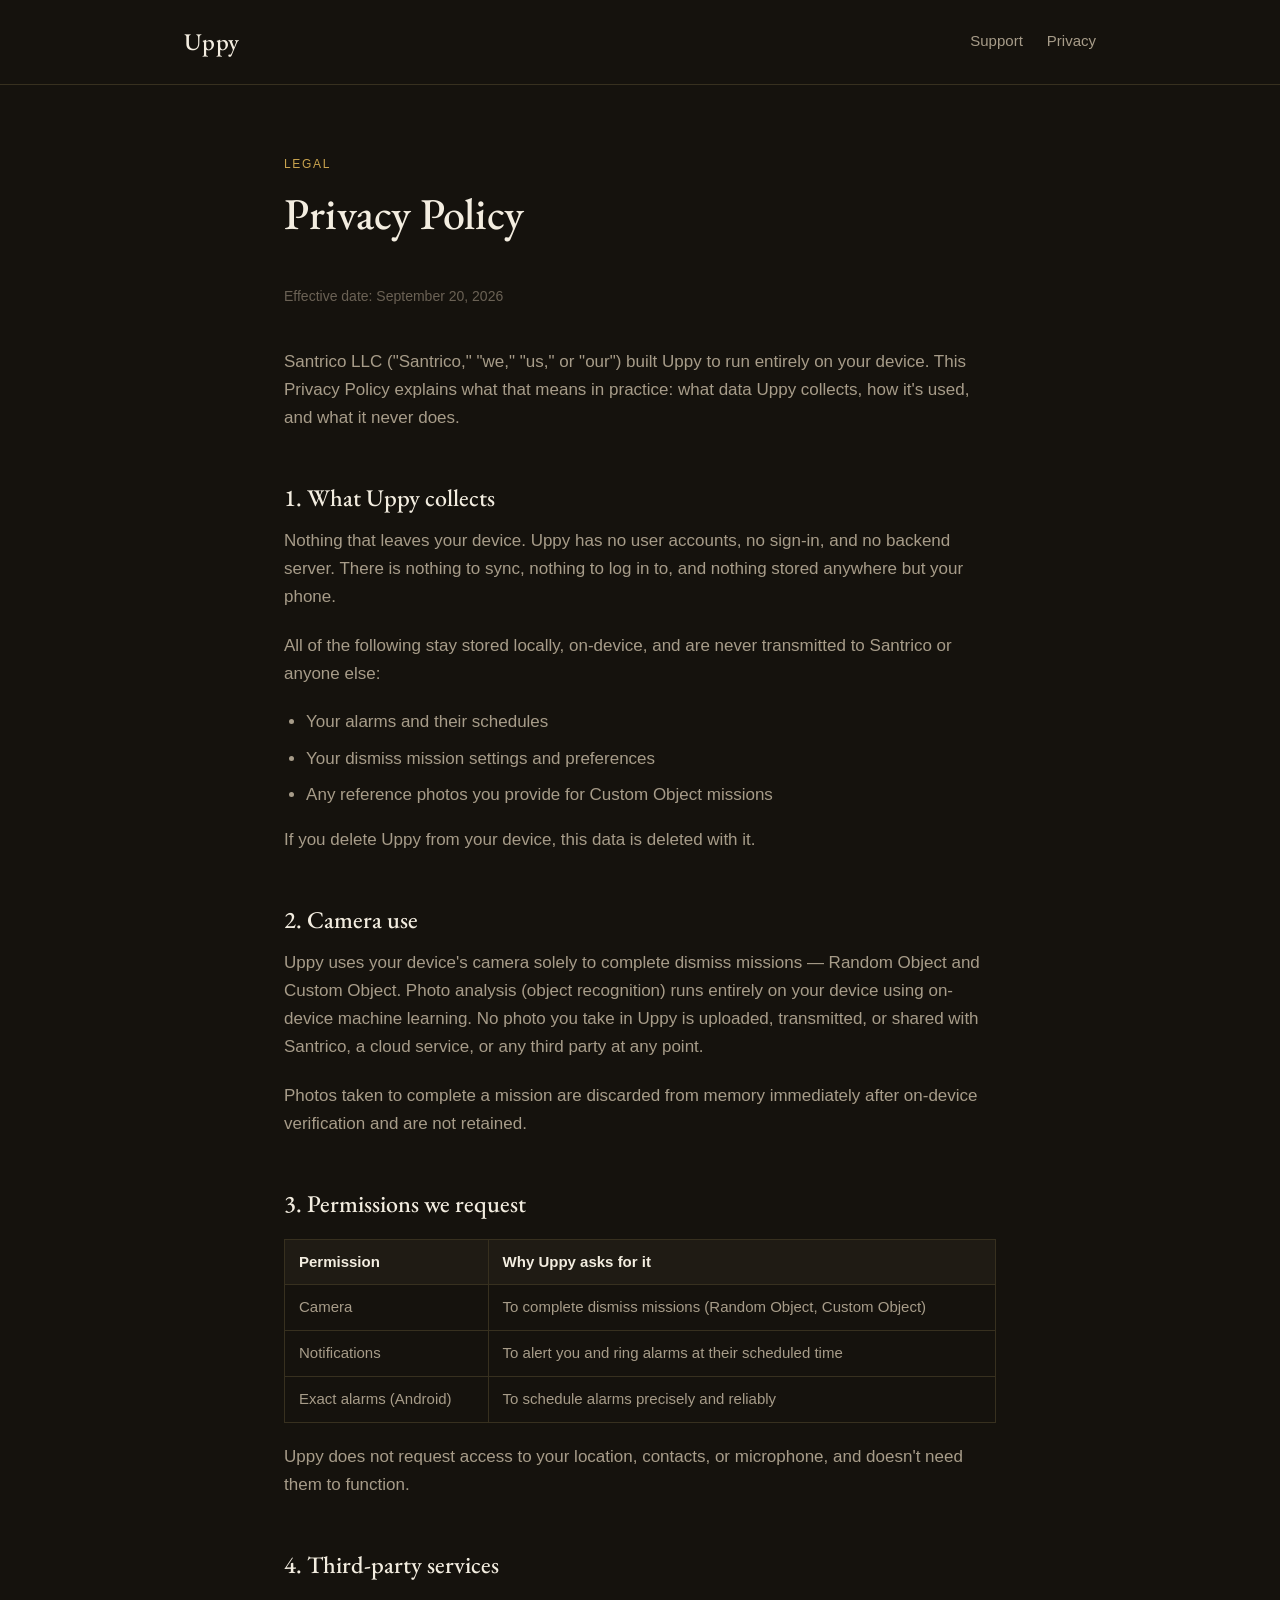
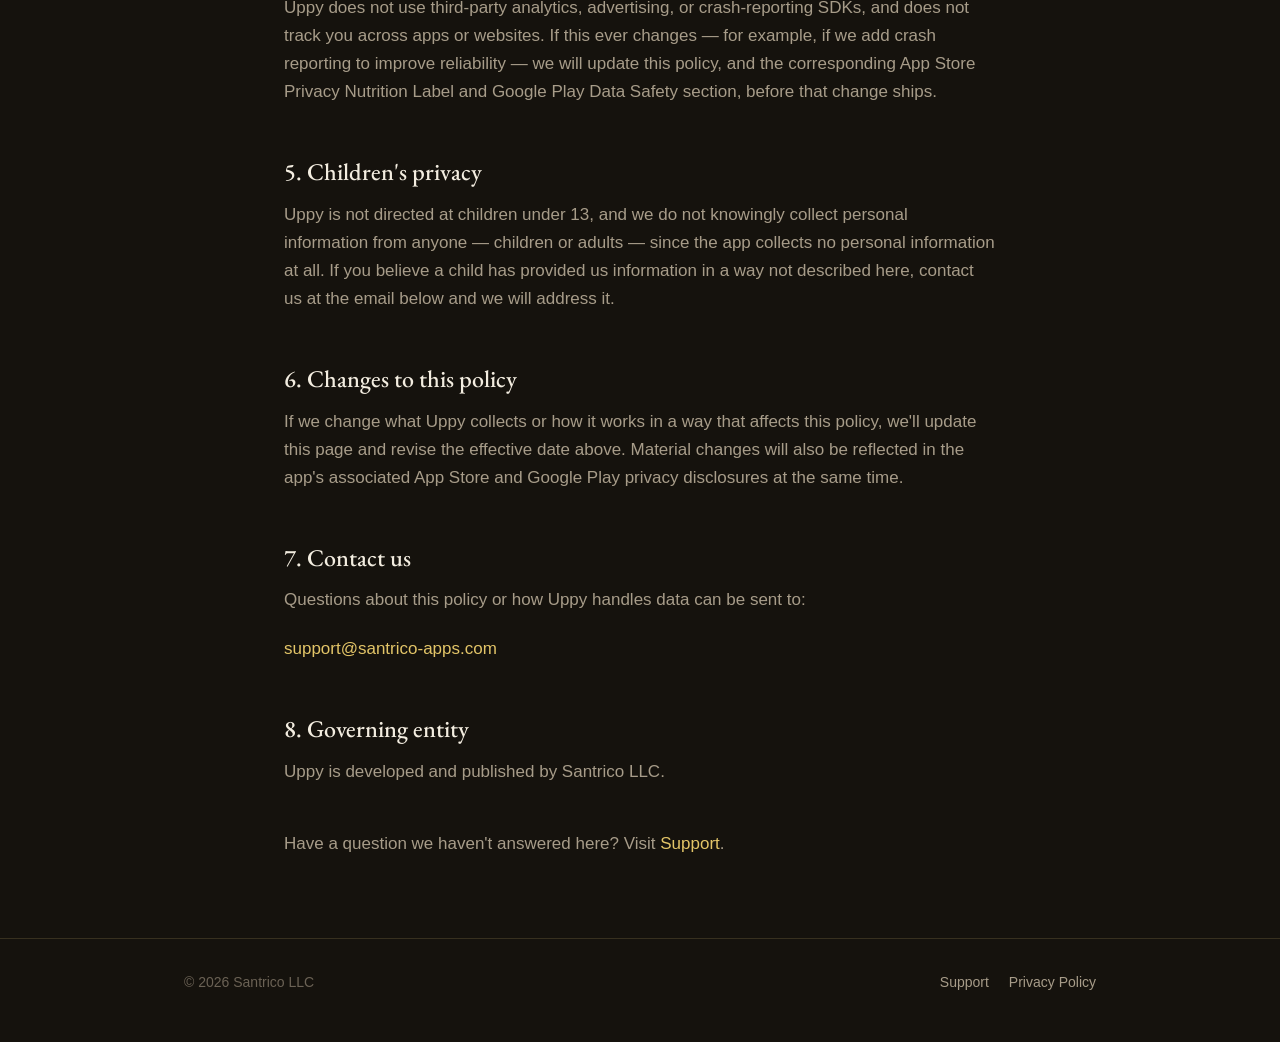
==== privacy.html @ e9d46791 "Add Uppy support, privacy, and marketing pages Static three-page site for GitHub Pages: marketing la" ====
<!DOCTYPE html>
<html lang="en">
<head>
<meta charset="UTF-8">
<meta name="viewport" content="width=device-width, initial-scale=1.0">
<title>Privacy Policy — Uppy</title>
<meta name="description" content="Uppy's privacy policy: what data Uppy collects (nothing that leaves your device), how camera access is used for dismiss missions, and the permissions the app requests.">
<meta property="og:type" content="website">
<meta property="og:title" content="Privacy Policy — Uppy">
<meta property="og:description" content="What Uppy collects (nothing that leaves your device), how camera access is used, and the permissions the app requests.">
<meta property="og:image" content="assets/img/og-image.png">
<link rel="icon" href="assets/img/favicon.ico" sizes="any">
<link rel="apple-touch-icon" href="assets/img/apple-touch-icon.png">
<link rel="stylesheet" href="assets/css/styles.css">
</head>
<body>

<header class="site-header">
  <div class="wrap-wide">
    <a class="wordmark" href="index.html">Uppy</a>
    <nav>
      <a href="support.html">Support</a>
      <a href="privacy.html">Privacy</a>
    </nav>
  </div>
</header>

<main>
  <div class="wrap legal">

    <section class="page-hero" style="padding-bottom:0;">
      <span class="eyebrow">Legal</span>
      <h1>Privacy Policy</h1>
    </section>

    <p class="meta">Effective date: September 20, 2026</p>

    <section>
      <p>Santrico LLC ("Santrico," "we," "us," or "our") built Uppy to run entirely on your device. This Privacy Policy explains what that means in practice: what data Uppy collects, how it's used, and what it never does.</p>
    </section>

    <section>
      <h2>1. What Uppy collects</h2>
      <p>Nothing that leaves your device. Uppy has no user accounts, no sign-in, and no backend server. There is nothing to sync, nothing to log in to, and nothing stored anywhere but your phone.</p>
      <p>All of the following stay stored locally, on-device, and are never transmitted to Santrico or anyone else:</p>
      <ul>
        <li>Your alarms and their schedules</li>
        <li>Your dismiss mission settings and preferences</li>
        <li>Any reference photos you provide for Custom Object missions</li>
      </ul>
      <p>If you delete Uppy from your device, this data is deleted with it.</p>
    </section>

    <section>
      <h2>2. Camera use</h2>
      <p>Uppy uses your device's camera solely to complete dismiss missions — Random Object and Custom Object. Photo analysis (object recognition) runs entirely on your device using on-device machine learning. No photo you take in Uppy is uploaded, transmitted, or shared with Santrico, a cloud service, or any third party at any point.</p>
      <!-- TODO(privacy): confirm retention behavior in the shipping build — are mission
           photos discarded immediately after on-device verification, or kept locally for
           some period? Update the sentence below to match exactly before submitting to
           App Store Connect / Google Play, since this must match the Privacy Nutrition
           Label / Data Safety form precisely. -->
      <p>Photos taken to complete a mission are discarded from memory immediately after on-device verification and are not retained.</p>
    </section>

    <section>
      <h2>3. Permissions we request</h2>
      <table>
        <thead>
          <tr>
            <th>Permission</th>
            <th>Why Uppy asks for it</th>
          </tr>
        </thead>
        <tbody>
          <tr>
            <td>Camera</td>
            <td>To complete dismiss missions (Random Object, Custom Object)</td>
          </tr>
          <tr>
            <td>Notifications</td>
            <td>To alert you and ring alarms at their scheduled time</td>
          </tr>
          <tr>
            <td>Exact alarms (Android)</td>
            <td>To schedule alarms precisely and reliably</td>
          </tr>
        </tbody>
      </table>
      <p>Uppy does not request access to your location, contacts, or microphone, and doesn't need them to function.</p>
    </section>

    <section>
      <h2>4. Third-party services</h2>
      <p>Uppy does not use third-party analytics, advertising, or crash-reporting SDKs, and does not track you across apps or websites. If this ever changes — for example, if we add crash reporting to improve reliability — we will update this policy, and the corresponding App Store Privacy Nutrition Label and Google Play Data Safety section, before that change ships.</p>
    </section>

    <section>
      <h2>5. Children's privacy</h2>
      <p>Uppy is not directed at children under 13, and we do not knowingly collect personal information from anyone — children or adults — since the app collects no personal information at all. If you believe a child has provided us information in a way not described here, contact us at the email below and we will address it.</p>
    </section>

    <section>
      <h2>6. Changes to this policy</h2>
      <p>If we change what Uppy collects or how it works in a way that affects this policy, we'll update this page and revise the effective date above. Material changes will also be reflected in the app's associated App Store and Google Play privacy disclosures at the same time.</p>
    </section>

    <section>
      <h2>7. Contact us</h2>
      <p>Questions about this policy or how Uppy handles data can be sent to:</p>
      <p><a href="mailto:support@santrico-apps.com">support@santrico-apps.com</a></p>
    </section>

    <section>
      <h2>8. Governing entity</h2>
      <p>Uppy is developed and published by Santrico LLC.</p>
    </section>

    <p style="margin-bottom:64px;">Have a question we haven't answered here? Visit <a href="support.html">Support</a>.</p>

  </div>
</main>

<footer class="site-footer">
  <div class="wrap-wide">
    <span>&copy; 2026 Santrico LLC</span>
    <nav>
      <a href="support.html">Support</a>
      <a href="privacy.html">Privacy Policy</a>
    </nav>
  </div>
</footer>

</body>
</html>
---- assets/css/styles.css ----
/* Uppy — shared design system for support.html, privacy.html, index.html */

@import url('https://fonts.googleapis.com/css2?family=EB+Garamond:ital,wght@0,400;0,500;0,600;1,400&display=swap');

:root {
  --bg: #15120D;
  --surface: #1F1B14;
  --surface2: #262019;
  --border: #37301F;
  --gold: #C9A34E;
  --gold-light: #E3C568;
  --gold-soft: rgba(201, 163, 78, 0.16);
  --ink: #F3EDE0;
  --ink-dim: #A79C89;
  --ink-faint: #6B6255;

  --font-display: 'EB Garamond', Georgia, 'Times New Roman', serif;
  --font-body: -apple-system, BlinkMacSystemFont, 'Segoe UI', Roboto, sans-serif;

  --content-width: 760px;
  --content-width-wide: 960px;
}

* {
  box-sizing: border-box;
}

html {
  background: var(--bg);
}

body {
  margin: 0;
  background: var(--bg);
  color: var(--ink);
  font-family: var(--font-body);
  font-size: 17px;
  line-height: 1.65;
  -webkit-font-smoothing: antialiased;
  text-rendering: optimizeLegibility;
}

img {
  max-width: 100%;
  display: block;
}

a {
  color: var(--gold-light);
  text-decoration: none;
}

a:hover,
a:focus-visible {
  text-decoration: underline;
  text-underline-offset: 3px;
}

h1, h2, h3 {
  font-family: var(--font-display);
  font-weight: 500;
  color: var(--ink);
  line-height: 1.2;
  margin: 0 0 0.5em;
}

p {
  margin: 0 0 1.2em;
  color: var(--ink-dim);
}

ul, ol {
  color: var(--ink-dim);
  padding-left: 1.3em;
}
li {
  margin-bottom: 0.5em;
}

hr {
  border: none;
  border-top: 1px solid var(--border);
  margin: 3em 0;
}

/* Layout */

.wrap {
  max-width: var(--content-width);
  margin: 0 auto;
  padding: 0 24px;
}

.wrap-wide {
  max-width: var(--content-width-wide);
  margin: 0 auto;
  padding: 0 24px;
}

/* Header */

.site-header {
  border-bottom: 1px solid var(--border);
  padding: 22px 0;
}

.site-header .wrap-wide {
  display: flex;
  align-items: center;
  justify-content: space-between;
  gap: 16px;
}

.wordmark {
  font-family: var(--font-display);
  font-size: 24px;
  letter-spacing: 0.02em;
  color: var(--ink);
  font-weight: 500;
}

.wordmark:hover {
  text-decoration: none;
  color: var(--gold-light);
}

.site-header nav {
  display: flex;
  gap: 24px;
  font-size: 15px;
}

.site-header nav a {
  color: var(--ink-dim);
}

.site-header nav a:hover {
  color: var(--gold-light);
}

/* Footer */

.site-footer {
  border-top: 1px solid var(--border);
  margin-top: 80px;
  padding: 32px 0 48px;
}

.site-footer .wrap-wide {
  display: flex;
  flex-wrap: wrap;
  align-items: center;
  justify-content: space-between;
  gap: 12px;
  font-size: 14px;
  color: var(--ink-faint);
}

.site-footer nav {
  display: flex;
  gap: 20px;
}

.site-footer a {
  color: var(--ink-dim);
}

.site-footer a:hover {
  color: var(--gold-light);
}

/* Page header (support / privacy) */

.page-hero {
  padding: 64px 0 32px;
}

.page-hero h1 {
  font-size: 44px;
}

.page-hero .lede {
  font-size: 18px;
  max-width: 60ch;
}

.eyebrow {
  display: inline-block;
  font-family: var(--font-body);
  font-size: 12px;
  letter-spacing: 0.14em;
  text-transform: uppercase;
  color: var(--gold);
  margin-bottom: 14px;
}

/* Cards / panels */

.panel {
  background: var(--surface);
  border: 1px solid var(--border);
  border-radius: 14px;
  padding: 28px 30px;
  margin-bottom: 28px;
}

.contact-card {
  background: var(--surface);
  border: 1px solid var(--gold-soft);
  border-radius: 14px;
  padding: 26px 30px;
  margin: 36px 0 56px;
  display: flex;
  flex-wrap: wrap;
  align-items: center;
  justify-content: space-between;
  gap: 16px;
}

.contact-card .label {
  font-size: 13px;
  letter-spacing: 0.08em;
  text-transform: uppercase;
  color: var(--ink-faint);
  margin-bottom: 6px;
}

.contact-card .email {
  font-family: var(--font-display);
  font-size: 22px;
  color: var(--gold-light);
}

.btn {
  display: inline-block;
  background: var(--gold);
  color: #15120D;
  font-family: var(--font-body);
  font-weight: 600;
  font-size: 15px;
  padding: 12px 22px;
  border-radius: 999px;
  white-space: nowrap;
}

.btn:hover,
.btn:focus-visible {
  background: var(--gold-light);
  text-decoration: none;
  color: #15120D;
}

.btn-outline {
  display: inline-block;
  border: 1px solid var(--border);
  color: var(--ink);
  font-size: 15px;
  padding: 11px 22px;
  border-radius: 999px;
  white-space: nowrap;
}

.btn-outline:hover {
  border-color: var(--gold);
  color: var(--gold-light);
  text-decoration: none;
}

/* FAQ */

.faq {
  margin: 8px 0 56px;
}

.faq-item {
  border-bottom: 1px solid var(--border);
  padding: 26px 0;
}

.faq-item:first-child {
  padding-top: 0;
}

.faq-item h2 {
  font-size: 22px;
  margin-bottom: 10px;
}

.faq-item p:last-child {
  margin-bottom: 0;
}

.faq-item code {
  background: var(--surface2);
  border: 1px solid var(--border);
  border-radius: 5px;
  padding: 1px 6px;
  font-size: 0.9em;
  color: var(--gold-light);
}

/* Legal / policy text */

.legal section {
  margin-bottom: 44px;
}

.legal h2 {
  font-size: 24px;
  margin-bottom: 14px;
  padding-top: 8px;
}

.legal .meta {
  color: var(--ink-faint);
  font-size: 14px;
  margin-bottom: 40px;
}

.legal table {
  width: 100%;
  border-collapse: collapse;
  margin: 20px 0;
  font-size: 15px;
}

.legal th,
.legal td {
  text-align: left;
  padding: 10px 14px;
  border: 1px solid var(--border);
  color: var(--ink-dim);
}

.legal th {
  background: var(--surface);
  color: var(--ink);
  font-weight: 600;
}

/* Marketing / hero */

.hero {
  padding: 96px 0 64px;
  text-align: center;
}

.hero .eyebrow {
  display: block;
}

.hero h1 {
  font-size: 56px;
  margin-bottom: 18px;
}

.hero .lede {
  max-width: 46ch;
  margin: 0 auto 34px;
  font-size: 19px;
}

.hero-actions {
  display: flex;
  justify-content: center;
  gap: 16px;
  flex-wrap: wrap;
  margin-bottom: 8px;
}

.badge-row {
  display: flex;
  justify-content: center;
  margin-top: 6px;
}

.app-store-badge {
  display: inline-flex;
  align-items: center;
  gap: 10px;
  border: 1px solid var(--border);
  border-radius: 12px;
  padding: 10px 20px;
  color: var(--ink);
  background: var(--surface);
}

.app-store-badge:hover {
  border-color: var(--gold);
  text-decoration: none;
  color: var(--gold-light);
}

.app-store-badge svg {
  flex-shrink: 0;
}

.app-store-badge .badge-text {
  text-align: left;
  line-height: 1.2;
}

.app-store-badge .badge-text small {
  display: block;
  font-size: 11px;
  color: var(--ink-faint);
}

.app-store-badge .badge-text strong {
  font-family: var(--font-display);
  font-size: 18px;
  font-weight: 500;
}

/* Feature grid */

.section {
  padding: 64px 0;
}

.section-head {
  text-align: center;
  margin-bottom: 44px;
}

.section-head h2 {
  font-size: 34px;
}

.section-head p {
  max-width: 52ch;
  margin: 10px auto 0;
}

.feature-grid {
  display: grid;
  grid-template-columns: repeat(2, 1fr);
  gap: 20px;
}

.feature-card {
  background: var(--surface);
  border: 1px solid var(--border);
  border-radius: 14px;
  padding: 26px 26px 24px;
}

.feature-icon {
  width: 42px;
  height: 42px;
  border-radius: 10px;
  background: var(--gold-soft);
  border: 1px solid var(--border);
  display: flex;
  align-items: center;
  justify-content: center;
  margin-bottom: 16px;
  color: var(--gold-light);
}

.feature-card h3 {
  font-size: 19px;
  margin-bottom: 8px;
}

.feature-card p {
  font-size: 15px;
  margin-bottom: 0;
}

/* Screenshot mockups (illustrative — swap for real App Store PNGs) */

.screens {
  display: flex;
  gap: 22px;
  overflow-x: auto;
  padding: 12px 4px 28px;
  scroll-snap-type: x mandatory;
}

.screens::-webkit-scrollbar {
  height: 8px;
}
.screens::-webkit-scrollbar-thumb {
  background: var(--border);
  border-radius: 4px;
}

.phone-mock {
  flex: 0 0 auto;
  width: 220px;
  scroll-snap-align: start;
}

.phone-frame {
  width: 220px;
  height: 462px;
  background: var(--surface);
  border: 1px solid var(--border);
  border-radius: 32px;
  padding: 10px;
  box-shadow: 0 20px 40px rgba(0,0,0,0.35);
}

.phone-screen {
  width: 100%;
  height: 100%;
  border-radius: 22px;
  background: linear-gradient(180deg, #1a160f 0%, #0f0d09 100%);
  border: 1px solid var(--border);
  display: flex;
  flex-direction: column;
  align-items: center;
  justify-content: center;
  padding: 20px;
  text-align: center;
  gap: 14px;
}

.phone-screen .time {
  font-family: var(--font-display);
  font-size: 40px;
  color: var(--ink);
}

.phone-screen .label {
  font-size: 11px;
  letter-spacing: 0.1em;
  text-transform: uppercase;
  color: var(--gold);
}

.phone-screen .desc {
  font-size: 12px;
  color: var(--ink-faint);
  line-height: 1.5;
}

.phone-screen .pill {
  border: 1px solid var(--gold-soft);
  border-radius: 999px;
  padding: 8px 16px;
  font-size: 12px;
  color: var(--gold-light);
  margin-top: 6px;
}

.phone-caption {
  text-align: center;
  font-size: 13px;
  color: var(--ink-faint);
  margin-top: 12px;
}

/* CTA band */

.cta-band {
  text-align: center;
  border-top: 1px solid var(--border);
  border-bottom: 1px solid var(--border);
  padding: 60px 0;
}

.cta-band h2 {
  font-size: 30px;
  margin-bottom: 12px;
}

.cta-band p {
  margin-bottom: 28px;
}

/* Responsive */

@media (max-width: 640px) {
  body {
    font-size: 16px;
  }
  .hero {
    padding: 64px 0 48px;
  }
  .hero h1 {
    font-size: 40px;
  }
  .page-hero h1 {
    font-size: 34px;
  }
  .feature-grid {
    grid-template-columns: 1fr;
  }
  .contact-card {
    flex-direction: column;
    align-items: flex-start;
  }
  .site-header nav {
    gap: 14px;
    font-size: 14px;
  }
  .section {
    padding: 48px 0;
  }
}
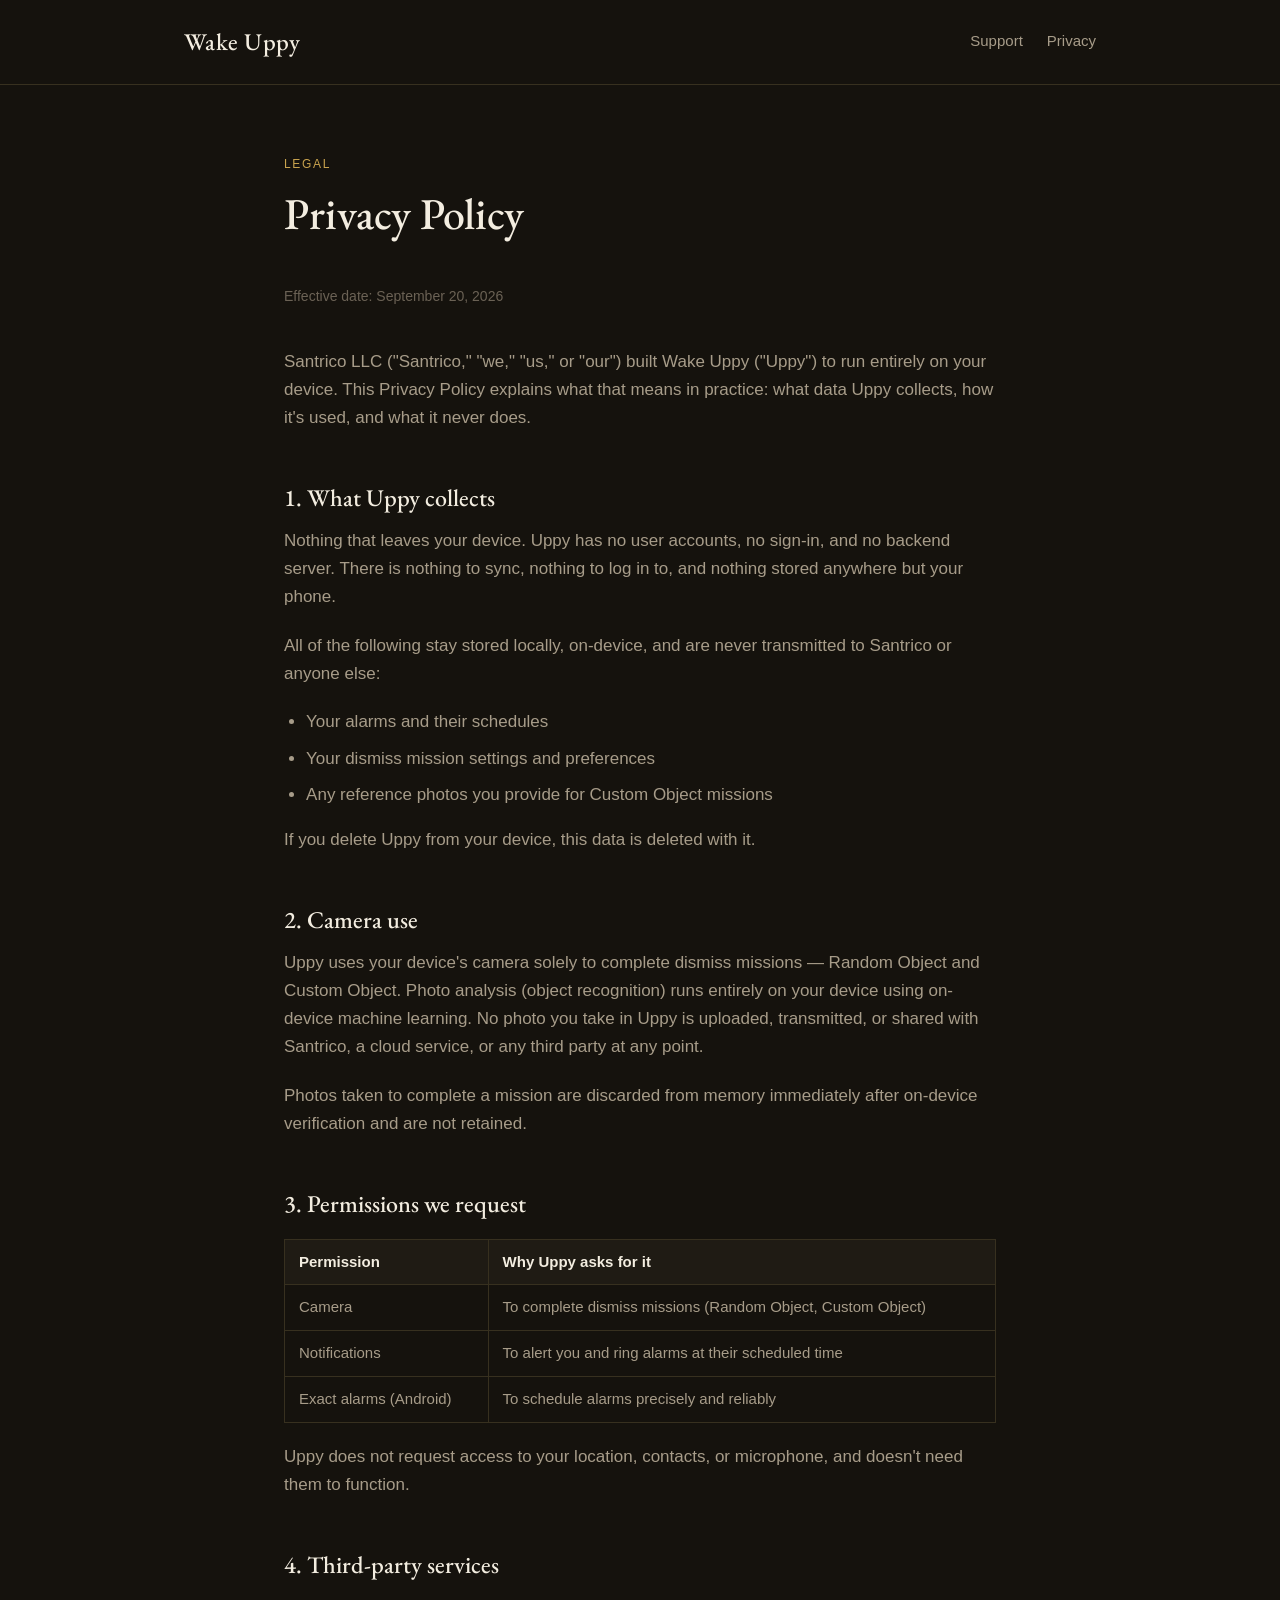
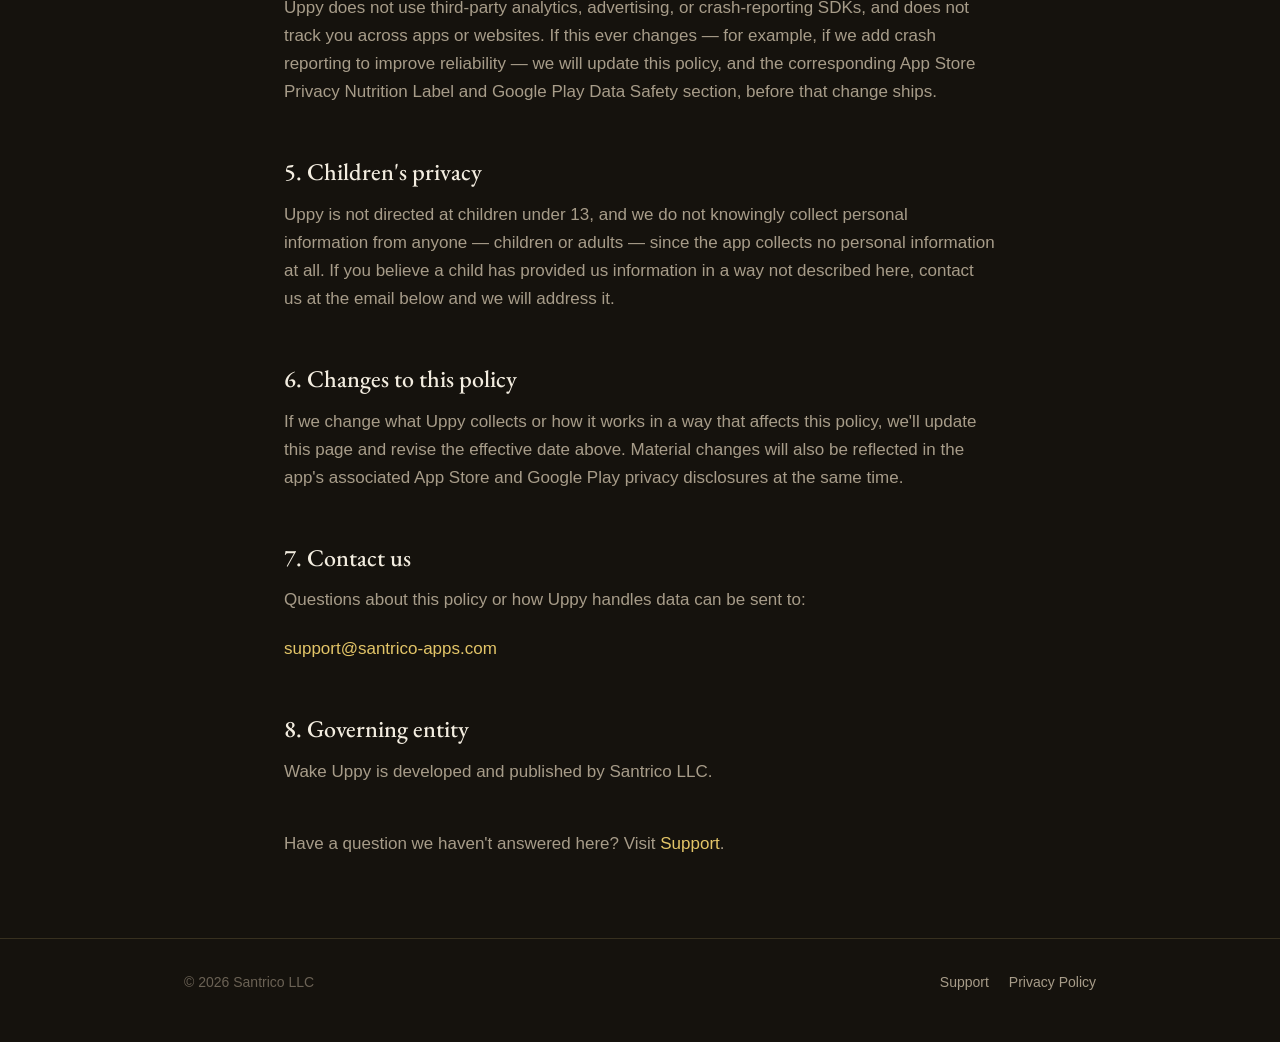
==== commit 9455c2e9: "Correct app name to Wake Uppy The header wordmark, page titles, and meta tags now use the app's full" ====
--- a/privacy.html
+++ b/privacy.html
@@ -3,11 +3,11 @@
 <head>
 <meta charset="UTF-8">
 <meta name="viewport" content="width=device-width, initial-scale=1.0">
-<title>Privacy Policy — Uppy</title>
-<meta name="description" content="Uppy's privacy policy: what data Uppy collects (nothing that leaves your device), how camera access is used for dismiss missions, and the permissions the app requests.">
+<title>Privacy Policy — Wake Uppy</title>
+<meta name="description" content="Wake Uppy's privacy policy: what data the app collects (nothing that leaves your device), how camera access is used for dismiss missions, and the permissions it requests.">
 <meta property="og:type" content="website">
-<meta property="og:title" content="Privacy Policy — Uppy">
-<meta property="og:description" content="What Uppy collects (nothing that leaves your device), how camera access is used, and the permissions the app requests.">
+<meta property="og:title" content="Privacy Policy — Wake Uppy">
+<meta property="og:description" content="What Wake Uppy collects (nothing that leaves your device), how camera access is used, and the permissions the app requests.">
 <meta property="og:image" content="assets/img/og-image.png">
 <link rel="icon" href="assets/img/favicon.ico" sizes="any">
 <link rel="apple-touch-icon" href="assets/img/apple-touch-icon.png">
@@ -17,7 +17,7 @@
 
 <header class="site-header">
   <div class="wrap-wide">
-    <a class="wordmark" href="index.html">Uppy</a>
+    <a class="wordmark" href="index.html">Wake Uppy</a>
     <nav>
       <a href="support.html">Support</a>
       <a href="privacy.html">Privacy</a>
@@ -36,7 +36,7 @@
     <p class="meta">Effective date: September 20, 2026</p>
 
     <section>
-      <p>Santrico LLC ("Santrico," "we," "us," or "our") built Uppy to run entirely on your device. This Privacy Policy explains what that means in practice: what data Uppy collects, how it's used, and what it never does.</p>
+      <p>Santrico LLC ("Santrico," "we," "us," or "our") built Wake Uppy ("Uppy") to run entirely on your device. This Privacy Policy explains what that means in practice: what data Uppy collects, how it's used, and what it never does.</p>
     </section>
 
     <section>
@@ -112,7 +112,7 @@
 
     <section>
       <h2>8. Governing entity</h2>
-      <p>Uppy is developed and published by Santrico LLC.</p>
+      <p>Wake Uppy is developed and published by Santrico LLC.</p>
     </section>
 
     <p style="margin-bottom:64px;">Have a question we haven't answered here? Visit <a href="support.html">Support</a>.</p>
--- a/assets/css/styles.css
+++ b/assets/css/styles.css
@@ -1,4 +1,4 @@
-/* Uppy — shared design system for support.html, privacy.html, index.html */
+/* Wake Uppy — shared design system for support.html, privacy.html, index.html */
 
 @import url('https://fonts.googleapis.com/css2?family=EB+Garamond:ital,wght@0,400;0,500;0,600;1,400&display=swap');
 
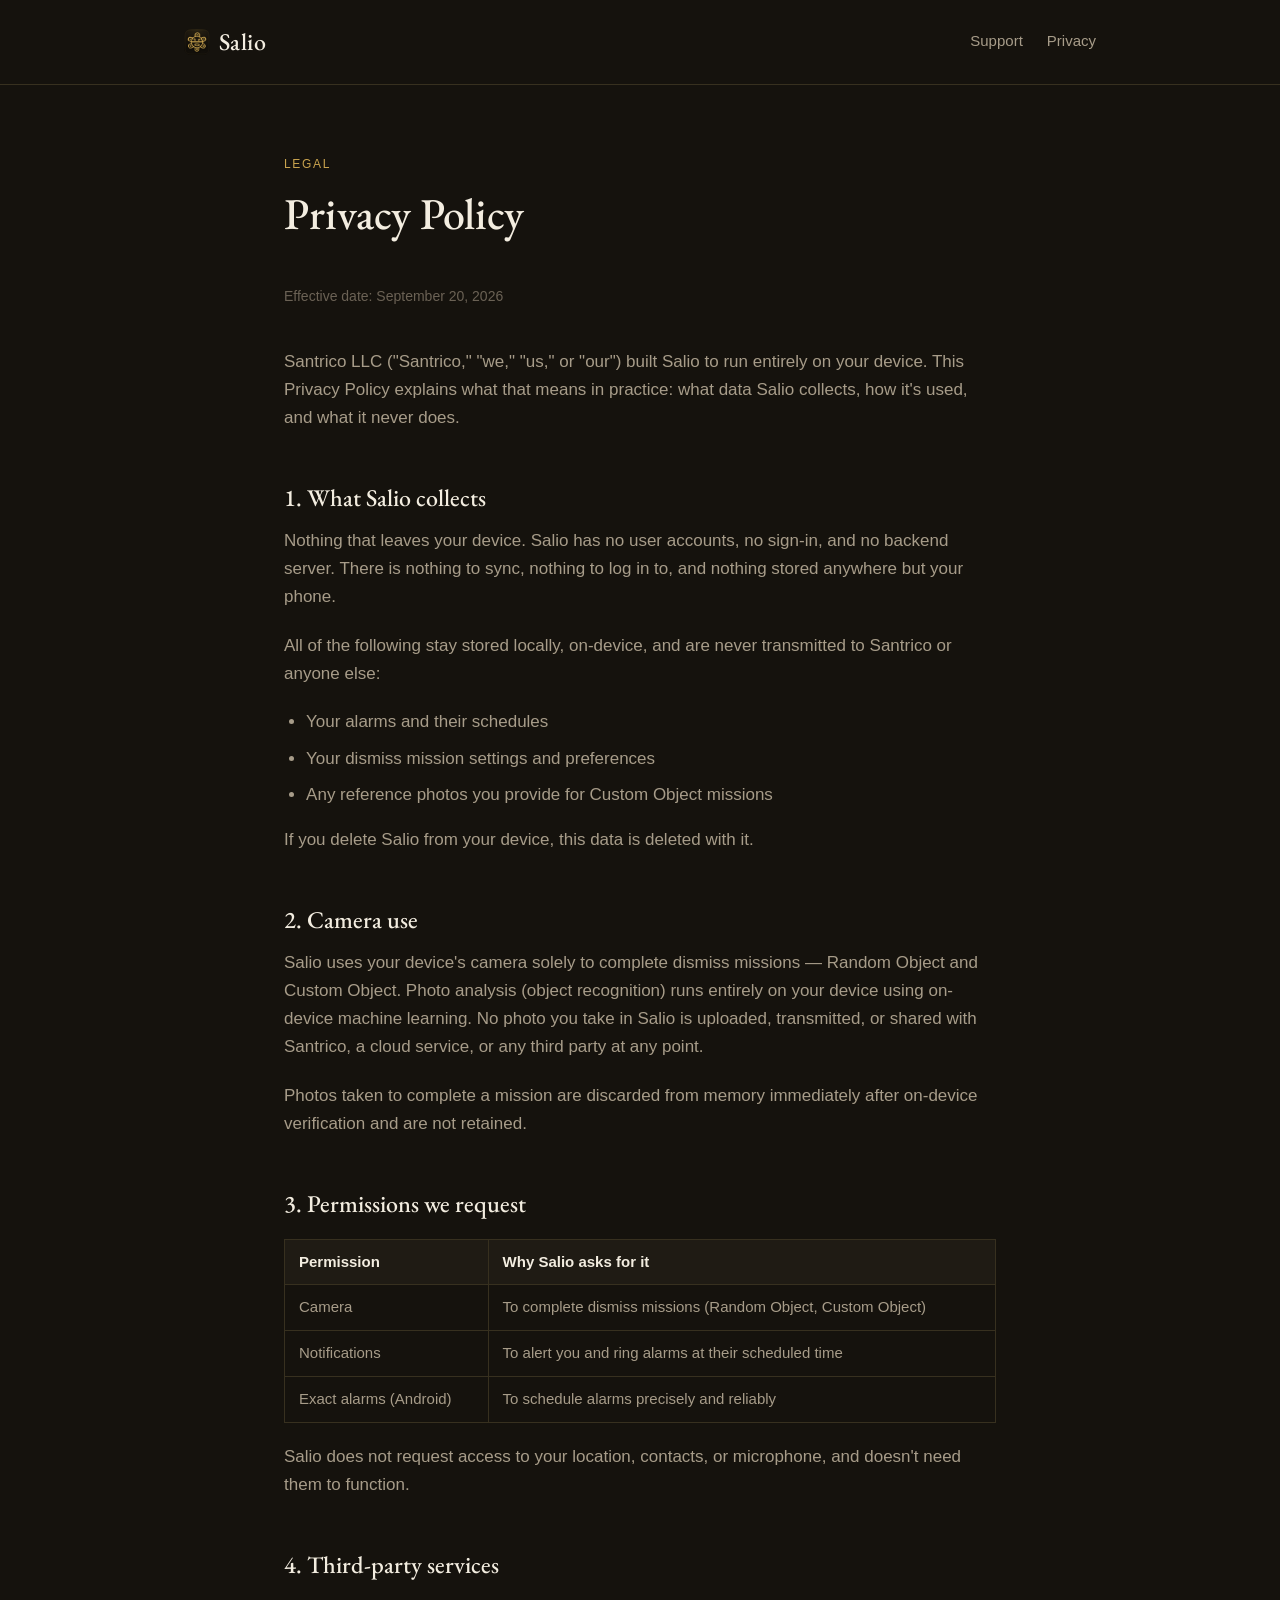
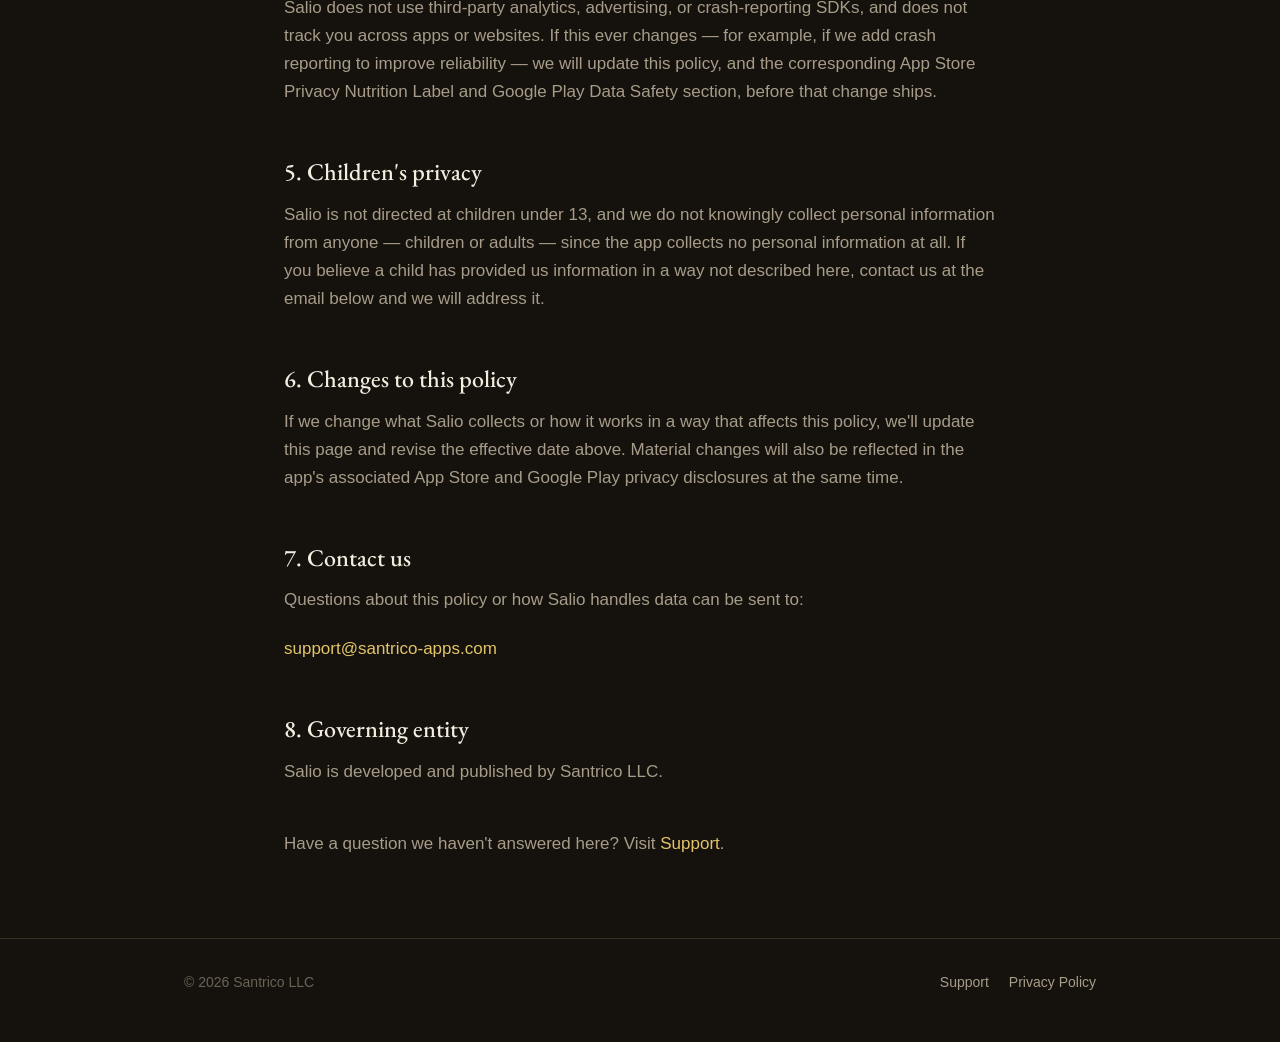
==== commit 2253d8e1: "Rebrand app to Salio with new icon Replace the placeholder "Wake Uppy" branding throughout (page tit" ====
--- a/privacy.html
+++ b/privacy.html
@@ -3,11 +3,11 @@
 <head>
 <meta charset="UTF-8">
 <meta name="viewport" content="width=device-width, initial-scale=1.0">
-<title>Privacy Policy — Wake Uppy</title>
-<meta name="description" content="Wake Uppy's privacy policy: what data the app collects (nothing that leaves your device), how camera access is used for dismiss missions, and the permissions it requests.">
+<title>Privacy Policy — Salio</title>
+<meta name="description" content="Salio's privacy policy: what data the app collects (nothing that leaves your device), how camera access is used for dismiss missions, and the permissions it requests.">
 <meta property="og:type" content="website">
-<meta property="og:title" content="Privacy Policy — Wake Uppy">
-<meta property="og:description" content="What Wake Uppy collects (nothing that leaves your device), how camera access is used, and the permissions the app requests.">
+<meta property="og:title" content="Privacy Policy — Salio">
+<meta property="og:description" content="What Salio collects (nothing that leaves your device), how camera access is used, and the permissions the app requests.">
 <meta property="og:image" content="assets/img/og-image.png">
 <link rel="icon" href="assets/img/favicon.ico" sizes="any">
 <link rel="apple-touch-icon" href="assets/img/apple-touch-icon.png">
@@ -17,7 +17,7 @@
 
 <header class="site-header">
   <div class="wrap-wide">
-    <a class="wordmark" href="index.html">Wake Uppy</a>
+    <a class="wordmark" href="index.html"><img class="wordmark-icon" src="assets/img/icon-64.png" alt="">Salio</a>
     <nav>
       <a href="support.html">Support</a>
       <a href="privacy.html">Privacy</a>
@@ -36,24 +36,24 @@
     <p class="meta">Effective date: September 20, 2026</p>
 
     <section>
-      <p>Santrico LLC ("Santrico," "we," "us," or "our") built Wake Uppy ("Uppy") to run entirely on your device. This Privacy Policy explains what that means in practice: what data Uppy collects, how it's used, and what it never does.</p>
+      <p>Santrico LLC ("Santrico," "we," "us," or "our") built Salio to run entirely on your device. This Privacy Policy explains what that means in practice: what data Salio collects, how it's used, and what it never does.</p>
     </section>
 
     <section>
-      <h2>1. What Uppy collects</h2>
-      <p>Nothing that leaves your device. Uppy has no user accounts, no sign-in, and no backend server. There is nothing to sync, nothing to log in to, and nothing stored anywhere but your phone.</p>
+      <h2>1. What Salio collects</h2>
+      <p>Nothing that leaves your device. Salio has no user accounts, no sign-in, and no backend server. There is nothing to sync, nothing to log in to, and nothing stored anywhere but your phone.</p>
       <p>All of the following stay stored locally, on-device, and are never transmitted to Santrico or anyone else:</p>
       <ul>
         <li>Your alarms and their schedules</li>
         <li>Your dismiss mission settings and preferences</li>
         <li>Any reference photos you provide for Custom Object missions</li>
       </ul>
-      <p>If you delete Uppy from your device, this data is deleted with it.</p>
+      <p>If you delete Salio from your device, this data is deleted with it.</p>
     </section>
 
     <section>
       <h2>2. Camera use</h2>
-      <p>Uppy uses your device's camera solely to complete dismiss missions — Random Object and Custom Object. Photo analysis (object recognition) runs entirely on your device using on-device machine learning. No photo you take in Uppy is uploaded, transmitted, or shared with Santrico, a cloud service, or any third party at any point.</p>
+      <p>Salio uses your device's camera solely to complete dismiss missions — Random Object and Custom Object. Photo analysis (object recognition) runs entirely on your device using on-device machine learning. No photo you take in Salio is uploaded, transmitted, or shared with Santrico, a cloud service, or any third party at any point.</p>
       <!-- TODO(privacy): confirm retention behavior in the shipping build — are mission
            photos discarded immediately after on-device verification, or kept locally for
            some period? Update the sentence below to match exactly before submitting to
@@ -68,7 +68,7 @@
         <thead>
           <tr>
             <th>Permission</th>
-            <th>Why Uppy asks for it</th>
+            <th>Why Salio asks for it</th>
           </tr>
         </thead>
         <tbody>
@@ -86,33 +86,33 @@
           </tr>
         </tbody>
       </table>
-      <p>Uppy does not request access to your location, contacts, or microphone, and doesn't need them to function.</p>
+      <p>Salio does not request access to your location, contacts, or microphone, and doesn't need them to function.</p>
     </section>
 
     <section>
       <h2>4. Third-party services</h2>
-      <p>Uppy does not use third-party analytics, advertising, or crash-reporting SDKs, and does not track you across apps or websites. If this ever changes — for example, if we add crash reporting to improve reliability — we will update this policy, and the corresponding App Store Privacy Nutrition Label and Google Play Data Safety section, before that change ships.</p>
+      <p>Salio does not use third-party analytics, advertising, or crash-reporting SDKs, and does not track you across apps or websites. If this ever changes — for example, if we add crash reporting to improve reliability — we will update this policy, and the corresponding App Store Privacy Nutrition Label and Google Play Data Safety section, before that change ships.</p>
     </section>
 
     <section>
       <h2>5. Children's privacy</h2>
-      <p>Uppy is not directed at children under 13, and we do not knowingly collect personal information from anyone — children or adults — since the app collects no personal information at all. If you believe a child has provided us information in a way not described here, contact us at the email below and we will address it.</p>
+      <p>Salio is not directed at children under 13, and we do not knowingly collect personal information from anyone — children or adults — since the app collects no personal information at all. If you believe a child has provided us information in a way not described here, contact us at the email below and we will address it.</p>
     </section>
 
     <section>
       <h2>6. Changes to this policy</h2>
-      <p>If we change what Uppy collects or how it works in a way that affects this policy, we'll update this page and revise the effective date above. Material changes will also be reflected in the app's associated App Store and Google Play privacy disclosures at the same time.</p>
+      <p>If we change what Salio collects or how it works in a way that affects this policy, we'll update this page and revise the effective date above. Material changes will also be reflected in the app's associated App Store and Google Play privacy disclosures at the same time.</p>
     </section>
 
     <section>
       <h2>7. Contact us</h2>
-      <p>Questions about this policy or how Uppy handles data can be sent to:</p>
+      <p>Questions about this policy or how Salio handles data can be sent to:</p>
       <p><a href="mailto:support@santrico-apps.com">support@santrico-apps.com</a></p>
     </section>
 
     <section>
       <h2>8. Governing entity</h2>
-      <p>Wake Uppy is developed and published by Santrico LLC.</p>
+      <p>Salio is developed and published by Santrico LLC.</p>
     </section>
 
     <p style="margin-bottom:64px;">Have a question we haven't answered here? Visit <a href="support.html">Support</a>.</p>
--- a/assets/css/styles.css
+++ b/assets/css/styles.css
@@ -1,4 +1,4 @@
-/* Wake Uppy — shared design system for support.html, privacy.html, index.html */
+/* Salio — shared design system for support.html, privacy.html, index.html */
 
 @import url('https://fonts.googleapis.com/css2?family=EB+Garamond:ital,wght@0,400;0,500;0,600;1,400&display=swap');
 
@@ -112,6 +112,9 @@
 }
 
 .wordmark {
+  display: inline-flex;
+  align-items: center;
+  gap: 9px;
   font-family: var(--font-display);
   font-size: 24px;
   letter-spacing: 0.02em;
@@ -122,6 +125,13 @@
 .wordmark:hover {
   text-decoration: none;
   color: var(--gold-light);
+}
+
+.wordmark-icon {
+  width: 26px;
+  height: 26px;
+  border-radius: 7px;
+  display: block;
 }
 
 .site-header nav {
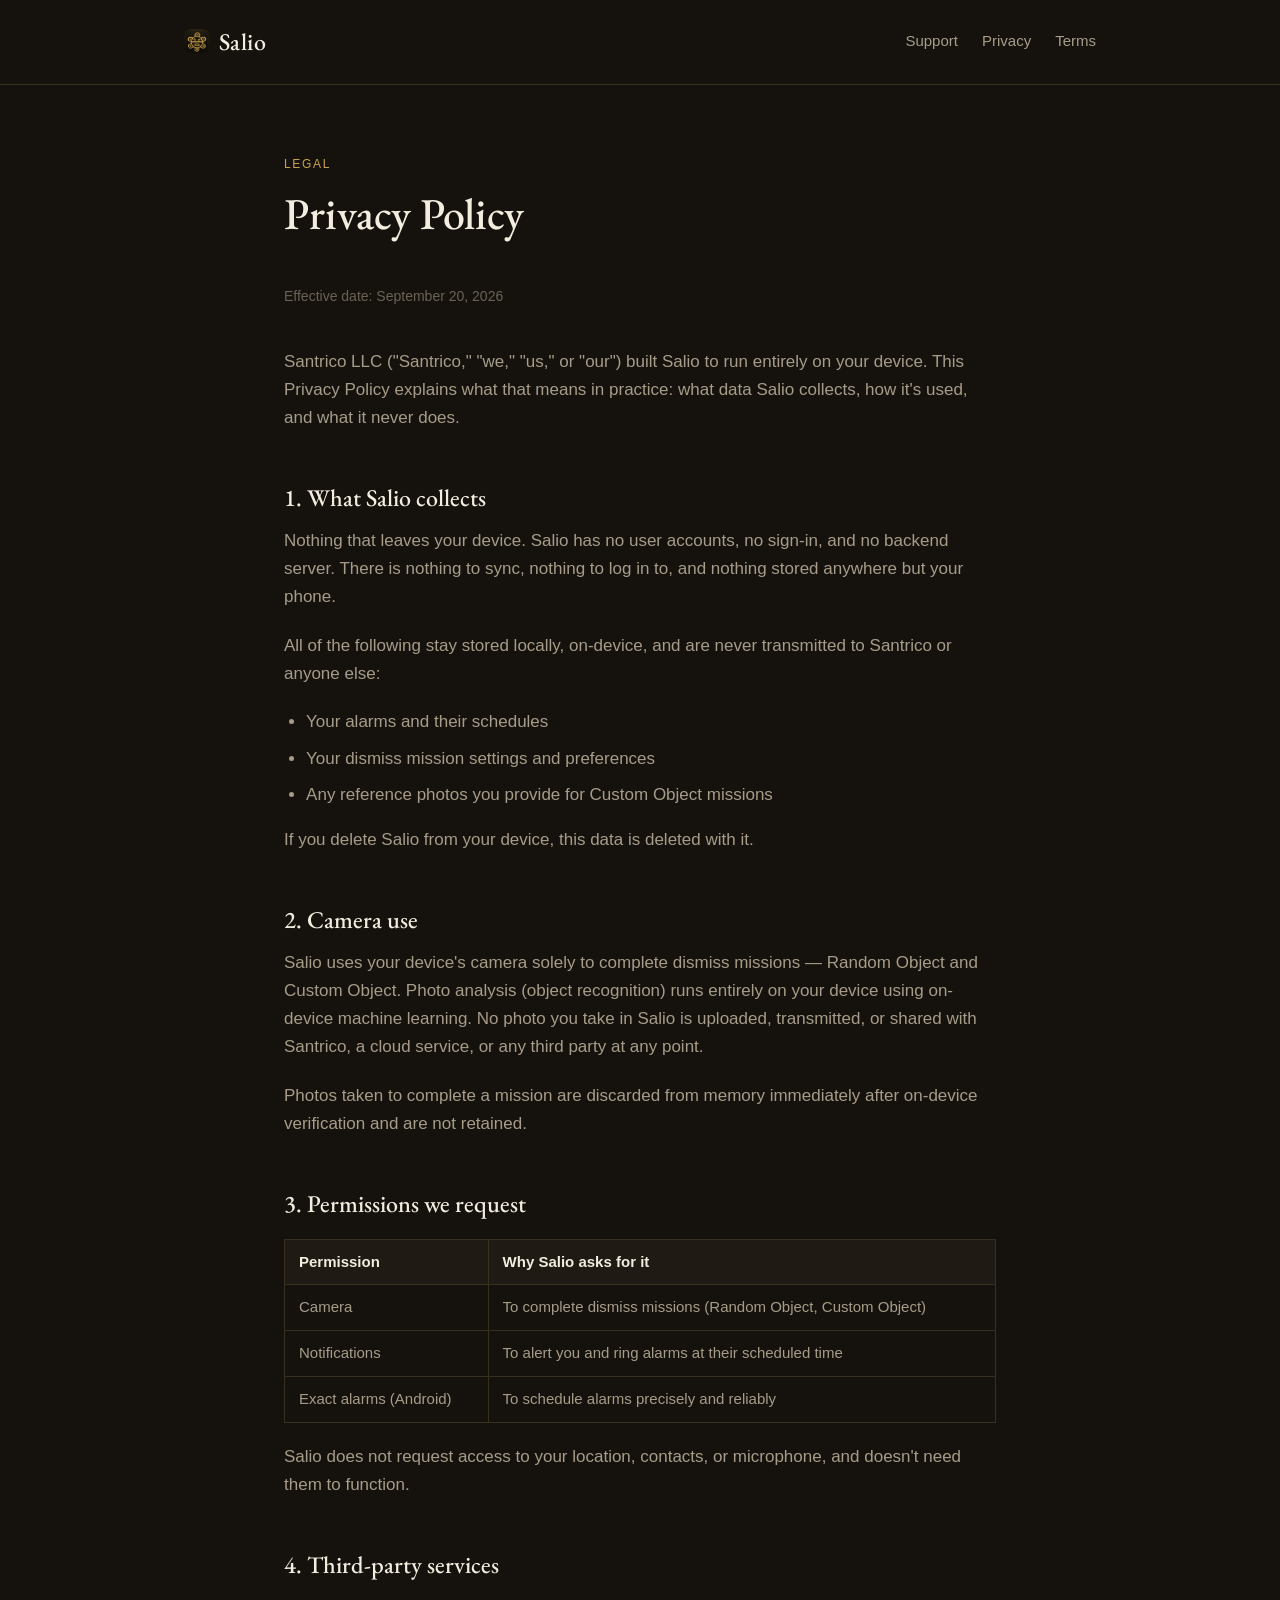
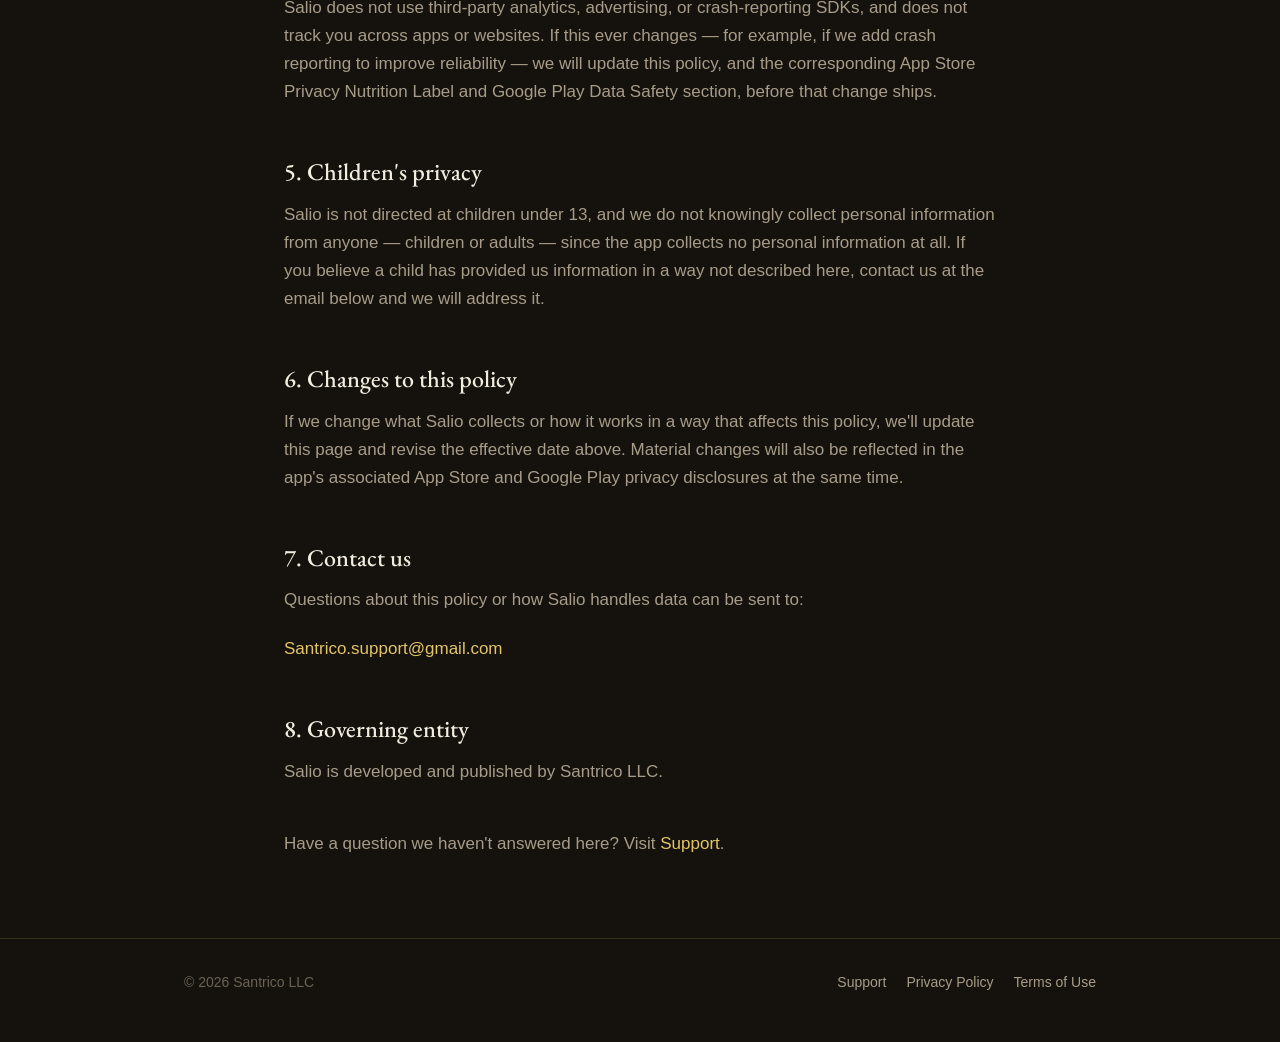
==== commit 7bdd21eb: "Add Terms of Use page and fix placeholder support email Adds terms.html covering acceptable use, an " ====
--- a/privacy.html
+++ b/privacy.html
@@ -21,6 +21,7 @@
     <nav>
       <a href="support.html">Support</a>
       <a href="privacy.html">Privacy</a>
+      <a href="terms.html">Terms</a>
     </nav>
   </div>
 </header>
@@ -107,7 +108,7 @@
     <section>
       <h2>7. Contact us</h2>
       <p>Questions about this policy or how Salio handles data can be sent to:</p>
-      <p><a href="mailto:support@santrico-apps.com">support@santrico-apps.com</a></p>
+      <p><a href="mailto:Santrico.support@gmail.com">Santrico.support@gmail.com</a></p>
     </section>
 
     <section>
@@ -126,6 +127,7 @@
     <nav>
       <a href="support.html">Support</a>
       <a href="privacy.html">Privacy Policy</a>
+      <a href="terms.html">Terms of Use</a>
     </nav>
   </div>
 </footer>
--- a/assets/css/styles.css
+++ b/assets/css/styles.css
@@ -351,7 +351,7 @@
 /* Marketing / hero */
 
 .hero {
-  padding: 96px 0 64px;
+  padding: 96px 0 88px;
   text-align: center;
 }
 
@@ -366,60 +366,33 @@
 
 .hero .lede {
   max-width: 46ch;
-  margin: 0 auto 34px;
+  margin: 0 auto;
   font-size: 19px;
 }
 
-.hero-actions {
-  display: flex;
+.divider {
+  display: flex;
+  align-items: center;
   justify-content: center;
-  gap: 16px;
-  flex-wrap: wrap;
-  margin-bottom: 8px;
-}
-
-.badge-row {
-  display: flex;
-  justify-content: center;
-  margin-top: 6px;
-}
-
-.app-store-badge {
-  display: inline-flex;
-  align-items: center;
-  gap: 10px;
-  border: 1px solid var(--border);
-  border-radius: 12px;
-  padding: 10px 20px;
-  color: var(--ink);
-  background: var(--surface);
-}
-
-.app-store-badge:hover {
-  border-color: var(--gold);
-  text-decoration: none;
-  color: var(--gold-light);
-}
-
-.app-store-badge svg {
+  gap: 18px;
+  max-width: 320px;
+  margin: 0 auto;
+}
+
+.divider::before,
+.divider::after {
+  content: "";
+  flex: 1;
+  height: 1px;
+  background: var(--border);
+}
+
+.divider-dot {
+  width: 5px;
+  height: 5px;
+  border-radius: 50%;
+  background: var(--gold);
   flex-shrink: 0;
-}
-
-.app-store-badge .badge-text {
-  text-align: left;
-  line-height: 1.2;
-}
-
-.app-store-badge .badge-text small {
-  display: block;
-  font-size: 11px;
-  color: var(--ink-faint);
-}
-
-.app-store-badge .badge-text strong {
-  font-family: var(--font-display);
-  font-size: 18px;
-  font-weight: 500;
 }
 
 /* Feature grid */
@@ -577,7 +550,7 @@
 }
 
 .cta-band p {
-  margin-bottom: 28px;
+  margin-bottom: 0;
 }
 
 /* Responsive */
